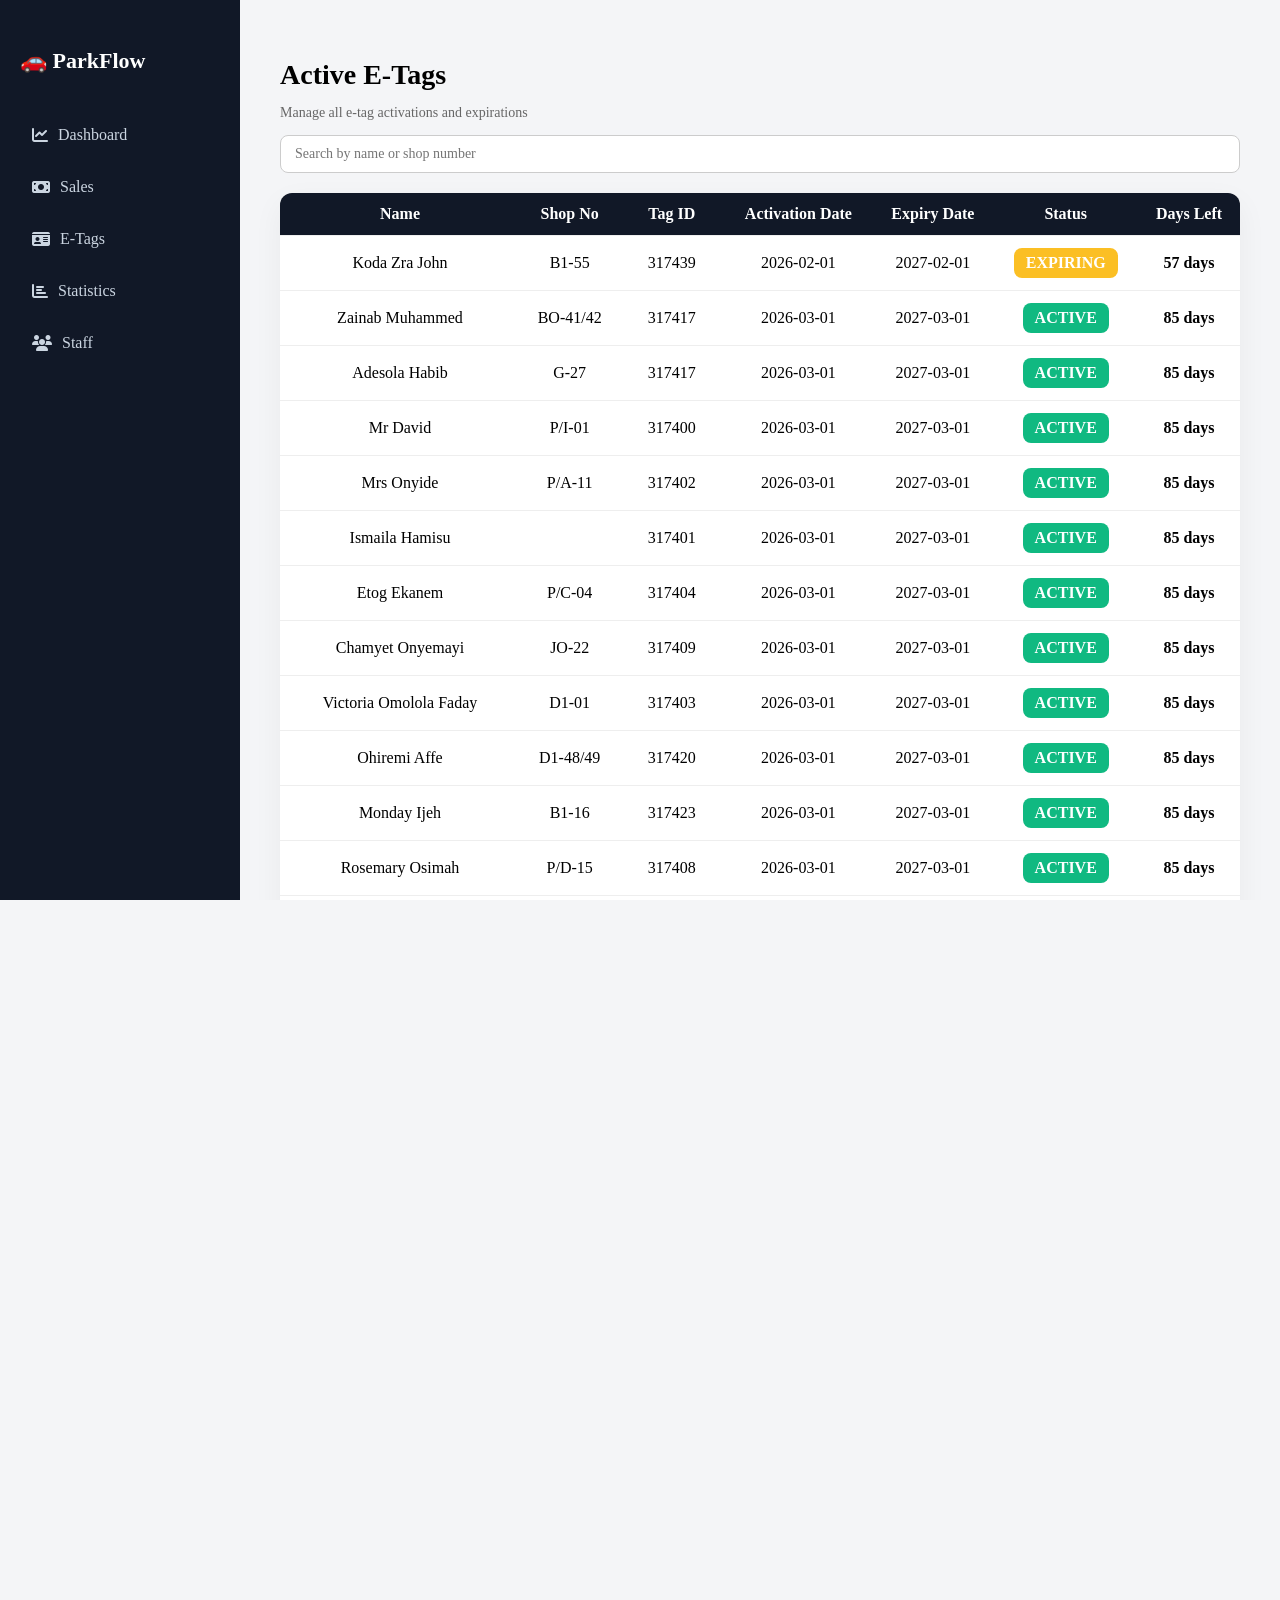
==== etags.html @ 623e95df "Add files via upload" ====
<!DOCTYPE html>
<html lang="en">

<head>

    <meta charset="UTF-8">
    <meta name="viewport" content="width=device-width, initial-scale=1.0">
    
    <title>ParkFlow - Etags</title>

    <link rel="icon" href="./images/title-icon.png" type="image/png">

    <!-- Styles -->
    <link rel="stylesheet" href="css/sidebar.css">
    <link rel="stylesheet" href="css/etags.css">
    <link rel="stylesheet" href="css/all.min.css">

    <!-- Scripts -->
    <script src="/js/chart.umd.min.js"></script>

</head>

<body>

<div class="layout">

    <!-- Sidebar -->
    <div id="sidebar-container"></div>

    <!-- Main Content -->
    <main class="main">

        <!-- Header -->
        <header class="header">
            <div class="header-left">
                <div class="header-title">
                    <h1>Active E-Tags</h1>
                    <p>Manage all e-tag activations and expirations</p>
                </div>
            </div>
        </header>

        <!-- Search -->
        <div class="search-container">
            <input 
                type="text" 
                id="searchTag" 
                placeholder="Search by name or shop number"
            >
        </div>

        <!-- E-Tag Table -->
        <div class="table-wrapper">
            <table id="etagTable">

                <thead>
                    <tr>
                        <th>Name</th>
                        <th>Shop No</th>
                        <th>Tag ID</th>
                        <th>Activation Date</th>
                        <th>Expiry Date</th>
                        <th>Status</th>
                        <th>Days Left</th>
                    </tr>
                </thead>

                <tbody id="etagBody"></tbody>

            </table>
        </div>

    </main>

</div>

<!-- Scripts -->
<script src="js/layout.js"></script>
<script type="module" src="js/etags.js"></script>

</body>
</html>
---- css/sidebar.css ----
* {
    box-sizing: border-box;
    font-family: 'Inter', 'Segoe UI';
}

html,
body {
    margin: 0;
    padding: 0;
    height: 100%;
    width: 100%;
    overflow-x: hidden;
    font-family: 'Segoe UI', sans-serif;
    background-color: #f4f5f7;
}

.layout {
    display: flex;
    min-height: 100vh;
    width: 100%;
}

.sidebar {
    width: 240px;
    background: #111827;
    color: white;
    padding: 30px 20px;
    display: flex;
    flex-direction: column;
    min-height: 100vh;
    position: fixed;
    top: 0;
    left: 0;
    z-index: 1000;
}

.logo {
    font-size: 22px;
}

.sidebar nav {
    display: flex;
    flex-direction: column;
    gap: 10px;
}

.sidebar a {
    color: #cbd5e1;
    text-decoration: none;
    padding: 12px;
    border-radius: 8px;
    display: flex;
    gap: 10px;
    align-items: center;
    transition: 0.2s;
}

.sidebar a:hover,
.sidebar a.active {
    background: #2563eb;
    color: white;
}

.mobile-menu {
    position: fixed;
    top: 0;
    left: 0;
    width: 100%;
    height: 100%;
    background: linear-gradient(135deg,#111827,#1f2937);
    display: flex;
    flex-direction: column;
    align-items: center;
    justify-content: center;
    transform: translateY(-100%);
    transition: transform 0.5s ease, opacity 0.5s ease;
    opacity: 0;
    z-index: 2000;
    padding: 20px;
    box-shadow: 0 20px 50px rgba(0, 0, 0, 0.2);
    border-radius: 0 0 20px 20px;
}

.mobile-menu.open {
    transform: translateY(0);
    opacity: 1;
}

.mobile-menu nav {
    display: flex;
    flex-direction: column;
    gap: 25px;
    text-align: center;
}

.mobile-menu a {
    display: flex;
    align-items: center;
    justify-content: left;
    gap: 10px;
    font-size: 20px;
    color: white;
    text-decoration: none;
    font-weight: 600;
    padding: 12px 20px;
    border-radius: 12px;
    transition: transform 0.3s ease, background 0.3s ease, color 0.3s ease;
}

.mobile-menu a:hover {
    transform: scale(1.05) translateY(-2px);
    background: rgba(255, 255, 255, 0.2);
    color: #f3f4f6;
}

.mobile-menu a i {
    font-size: 26px;
    transition: transform 0.3s ease;
}

.mobile-menu a:hover i {
    transform: rotate(15deg);
}

.mobile-menu::before {
    content: '';
    position: absolute;
    top: 0;
    left: 0;
    width: 100%;
    height: 100%;
    backdrop-filter: blur(6px);
    border-radius: 0 0 20px 20px;
    z-index: -1;
}

.close-menu {
    position: absolute;
    top: 70px;
    right: 30px;
    font-size: 28px;
    background: none;
    border: none;
    color: white;
    cursor: pointer;
}

.fixed-mobile-header {
    display: none;
    position: fixed;
    top: 0;
    left: 0;
    right: 0;
    height: 60px;
    background-color: #fff;
    box-shadow: 0 2px 10px rgba(0,0,0,0.1);
    z-index: 9999;
    padding: 0 20px;
    align-items: center;
    justify-content: space-between;
}

.fixed-mobile-header .logo {
    font-size: 20px;
}

.fixed-mobile-header .menu-btn {
    font-size: 24px;
    background: none;
    border: none;
    cursor: pointer;
    color: #111;
}

@media (max-width: 900px) {
    .fixed-mobile-header {
        display: flex;
    }

    .main {
        margin-top: 40px;
    }

    .sidebar {
        display: none;
    }
}
---- css/etags.css ----
.main {
    flex: 1;
    padding: 40px;
    margin-left: 240px;
    min-width: 0;
    transition: margin-left 0.3s ease;
}

.header-title h1 {
    font-size: 28px;
    margin-bottom: 5px;
}

.header-title p {
    color: #666;
    font-size: 14px;
}

.search-container {
    margin-bottom: 20px;
}

.search-container input {
    width: 100%;
    padding: 10px 14px;
    font-size: 14px;
    border-radius: 8px;
    border: 1px solid #ccc;
    outline: none;
    transition: 0.3s;
}

.search-container input:focus {
    border-color: #2563eb;
    box-shadow: 0 0 8px rgba(37, 99, 235, 0.3);
}

.table-wrapper {
    background: white;
    border-radius: 12px;
    box-shadow: 0 10px 30px rgba(0,0,0,0.05);
    overflow-x: auto;
}

table {
    width: 100%;
    border-collapse: collapse;
    min-width: 900px;
}

thead {
    background: #111827;
    color: white;
    position: sticky;
    top: 0;
    z-index: 10;
}

th,
td {
    padding: 12px;
    text-align: center;
    border-bottom: 1px solid #eee;
}

tbody tr:hover {
    background: #f9fafb;
}

.status {
    font-weight: bold;
    padding: 6px 12px;
    border-radius: 8px;
    color: white;
    display: inline-block;
}

.status.active {
    background-color: #10b981;
}

.status.expiring {
    background-color: #fbbf24;
}

.status.expired {
    background-color: #ef4444;
}

.days-left {
    font-weight: 600;
}

@media (max-width: 900px) {
    .main {
        margin-left: 0;
        padding: 25px;
    }

    table {
        min-width: 700px;
    }
}

@media (max-width: 500px) {
    .main {
        padding: 20px;
    }

    th,
    td {
        padding: 8px;
        font-size: 12px;
    }
}
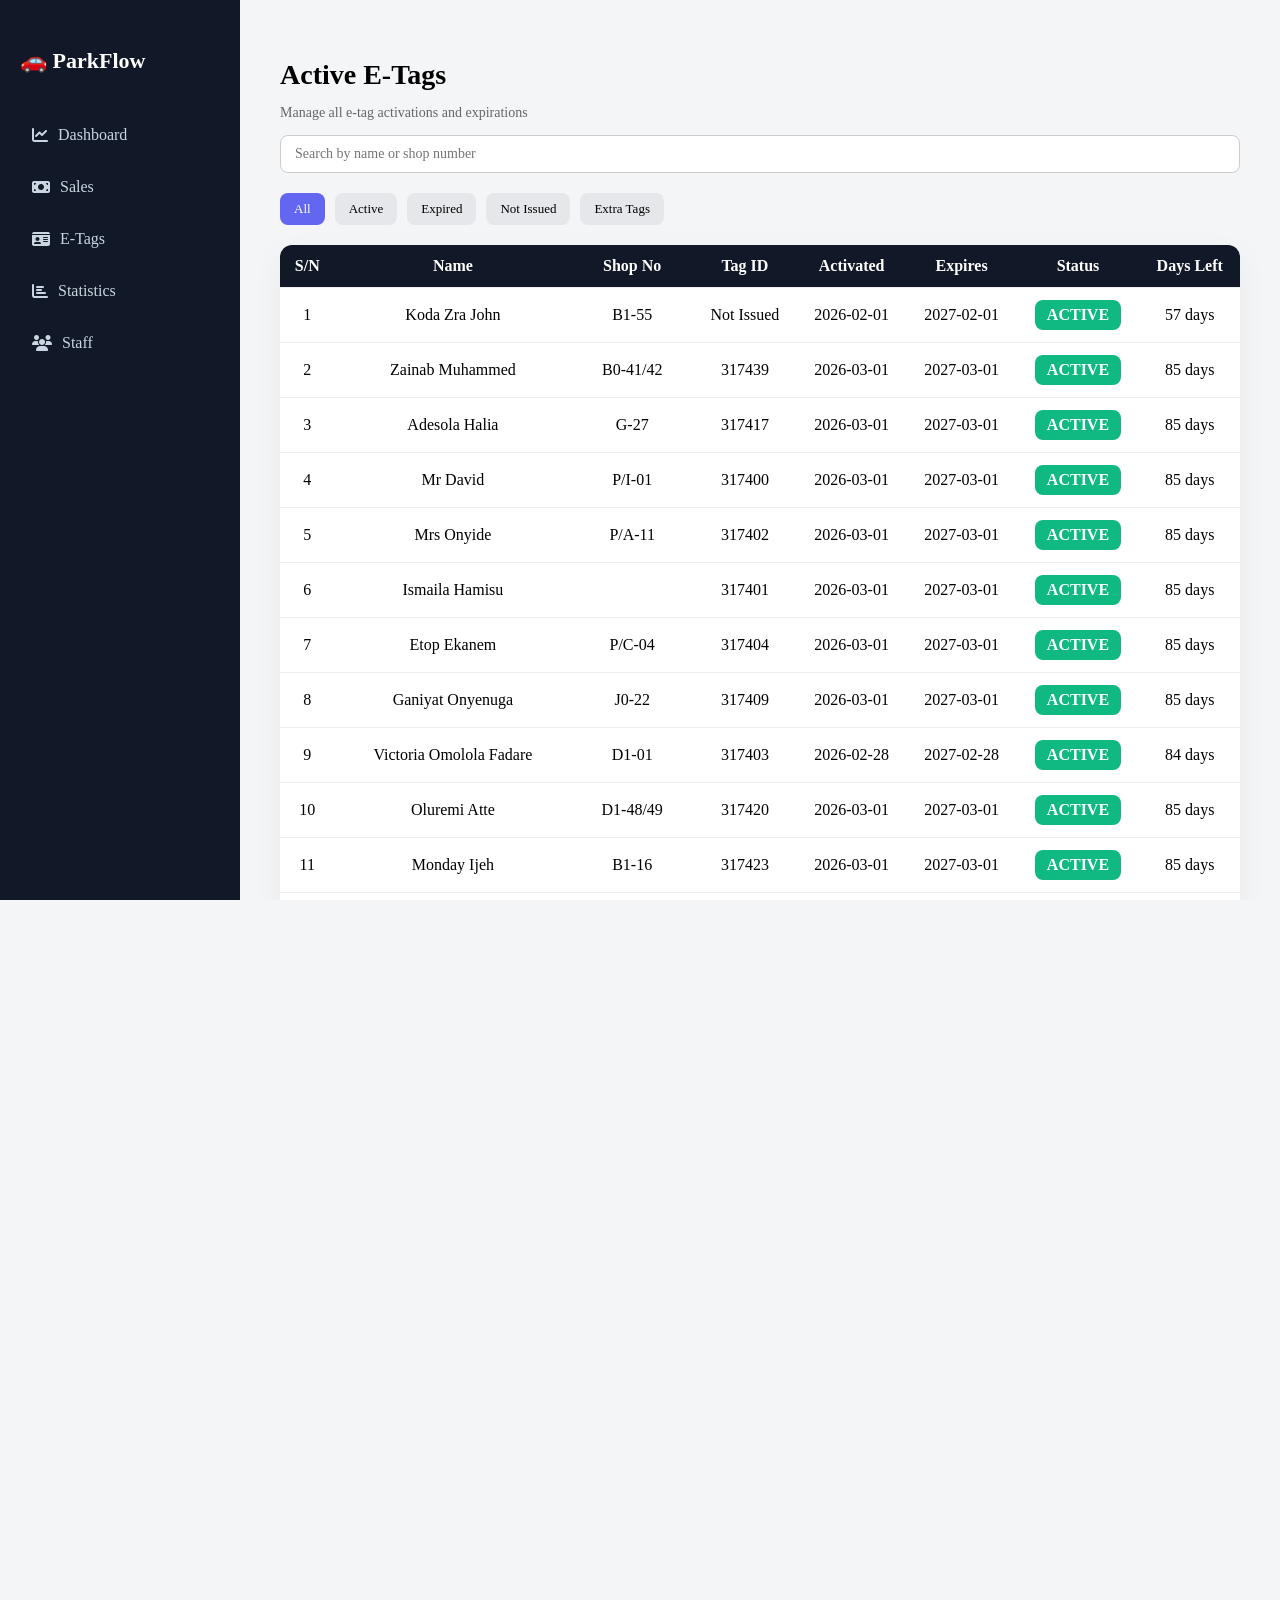
==== commit 176fc6a0: "Add files via upload" ====
--- a/etags.html
+++ b/etags.html
@@ -48,21 +48,31 @@
                 placeholder="Search by name or shop number"
             >
         </div>
+        <div class="filter-container">
+
+            <button class="filter-btn active" data-filter="all">All</button>
+            <button class="filter-btn" data-filter="active">Active</button>
+            <button class="filter-btn" data-filter="expired">Expired</button>
+            <button class="filter-btn" data-filter="not-issued">Not Issued</button>
+            <button class="filter-btn" data-filter="extra">Extra Tags</button>
+
+        </div>
 
         <!-- E-Tag Table -->
         <div class="table-wrapper">
             <table id="etagTable">
 
                 <thead>
-                    <tr>
-                        <th>Name</th>
-                        <th>Shop No</th>
-                        <th>Tag ID</th>
-                        <th>Activation Date</th>
-                        <th>Expiry Date</th>
-                        <th>Status</th>
-                        <th>Days Left</th>
-                    </tr>
+                <tr>
+                    <th>S/N</th>
+                    <th>Name</th>
+                    <th>Shop No</th>
+                    <th>Tag ID</th>
+                    <th>Activated</th>
+                    <th>Expires</th>
+                    <th>Status</th>
+                    <th>Days Left</th>
+                </tr>
                 </thead>
 
                 <tbody id="etagBody"></tbody>
--- a/css/etags.css
+++ b/css/etags.css
@@ -33,6 +33,32 @@
 .search-container input:focus {
     border-color: #2563eb;
     box-shadow: 0 0 8px rgba(37, 99, 235, 0.3);
+}
+
+.filter-container {
+    display: flex;
+    gap: 10px;
+    margin-bottom: 20px;
+    flex-wrap: wrap;
+}
+
+.filter-btn {
+    padding: 8px 14px;
+    border-radius: 8px;
+    border: none;
+    background: #e5e7eb;
+    cursor: pointer;
+    font-size: 13px;
+    transition: 0.3s;
+}
+
+.filter-btn:hover {
+    background: #c7d2fe;
+}
+
+.filter-btn.active {
+    background: #6366f1;
+    color: white;
 }
 
 .table-wrapper {
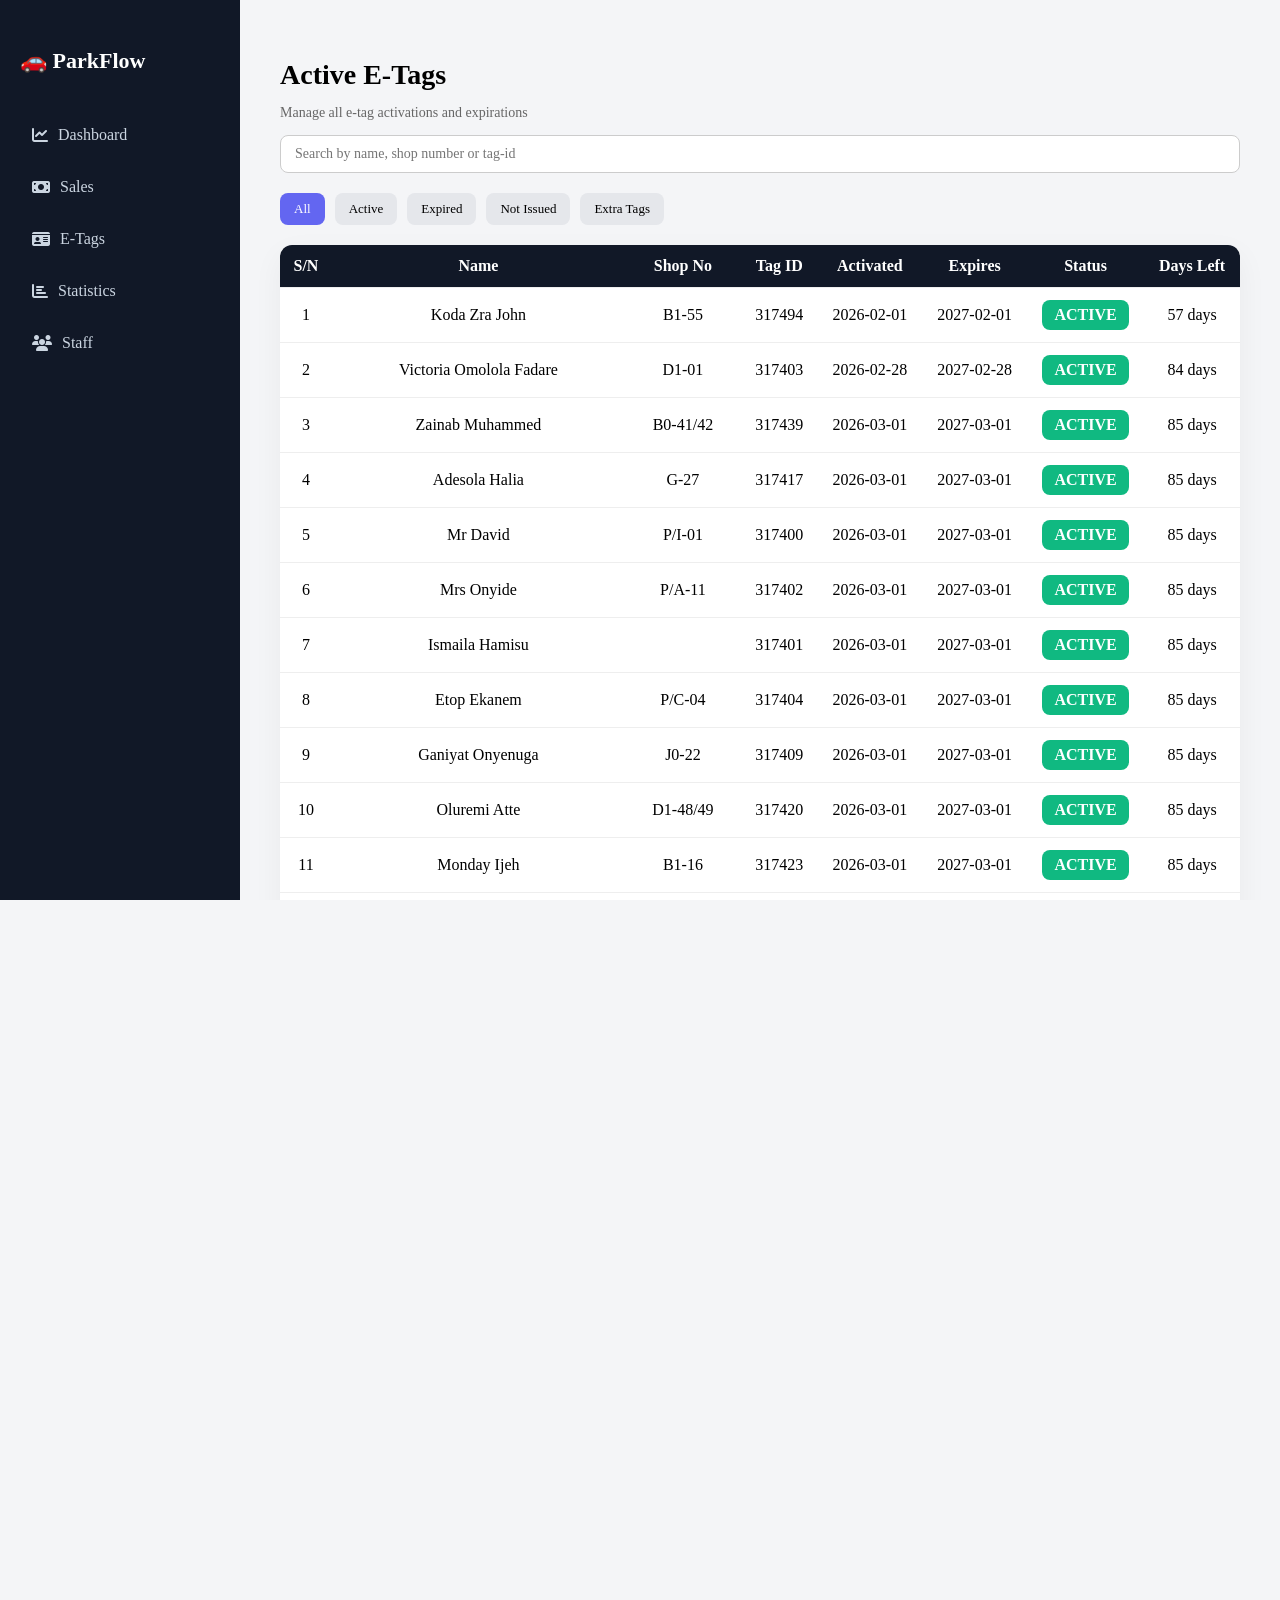
==== commit b67f63f1: "Add files via upload" ====
--- a/etags.html
+++ b/etags.html
@@ -45,7 +45,7 @@
             <input 
                 type="text" 
                 id="searchTag" 
-                placeholder="Search by name or shop number"
+                placeholder="Search by name, shop number or tag-id"
             >
         </div>
         <div class="filter-container">
